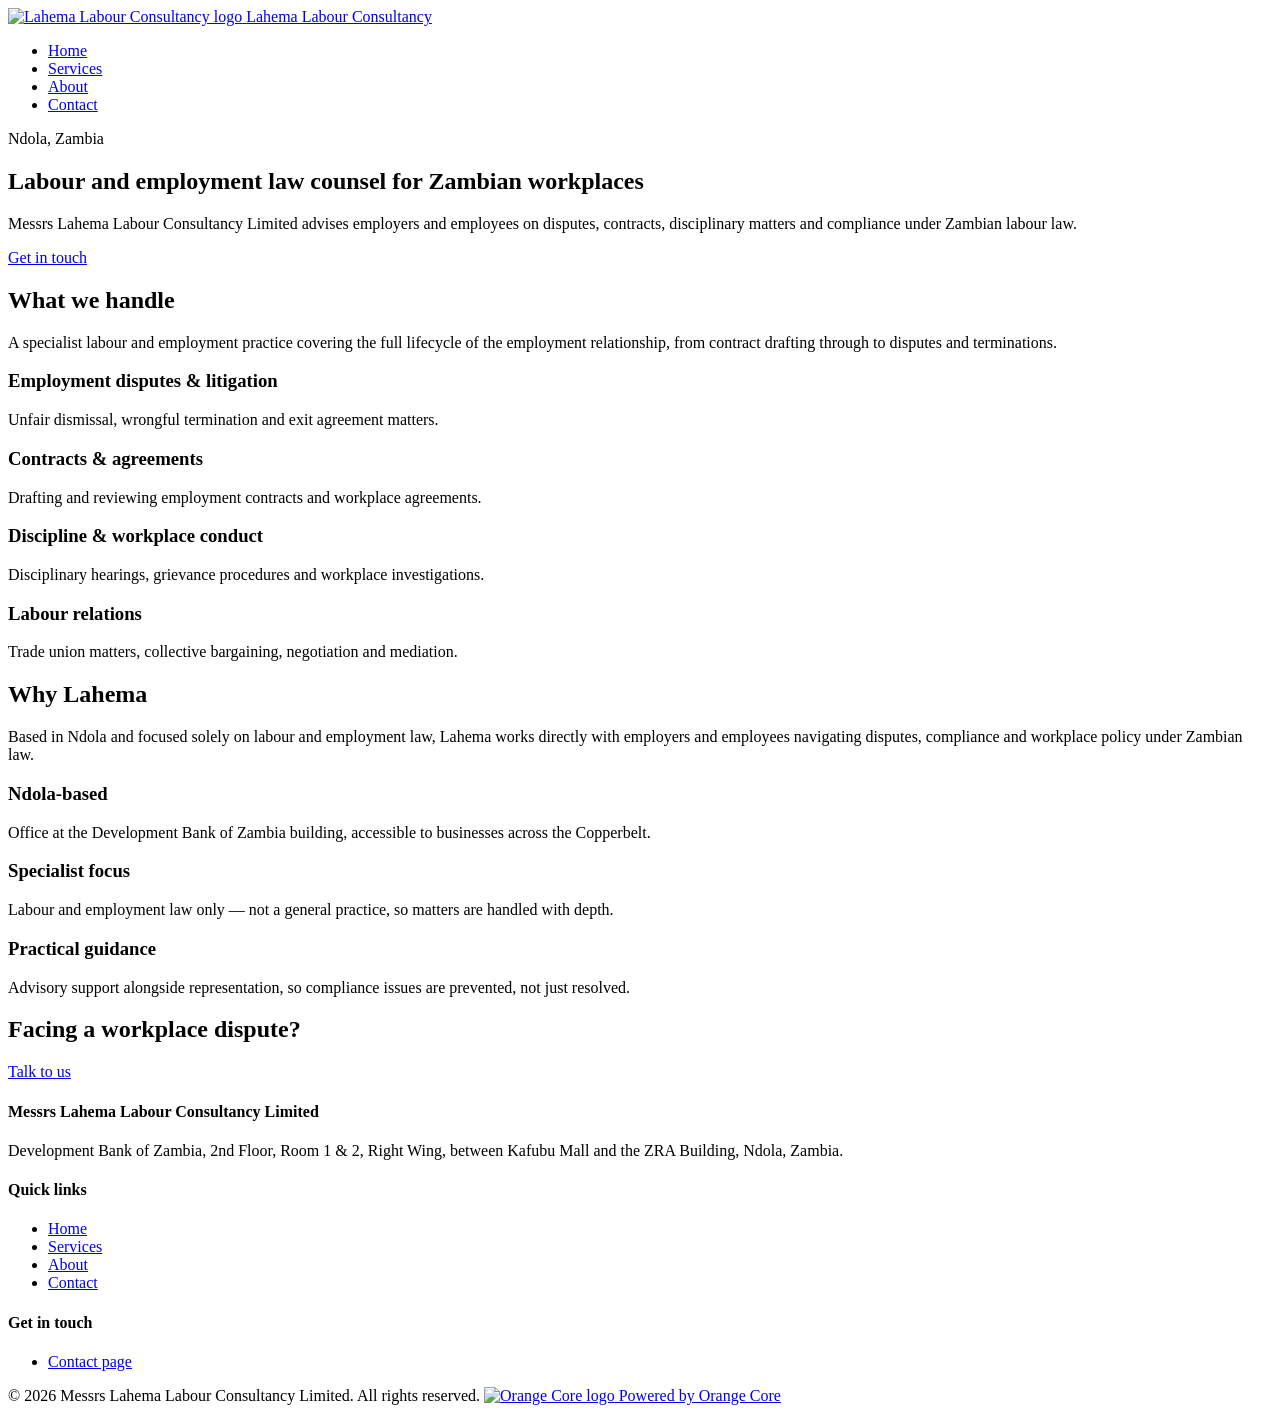
==== index.html @ 6f8ce274 "Add site pages, stylesheet, robots.txt and sitemap.xml" ====
<!DOCTYPE html>
<html lang="en">
<head>
<meta charset="UTF-8">
<meta name="viewport" content="width=device-width, initial-scale=1.0">
<title>Labour &amp; Employment Law Firm in Ndola | Lahema Labour Consultancy</title>
<meta name="description" content="Messrs Lahema Labour Consultancy Limited — labour and employment law counsel in Ndola, Zambia. Employment disputes, contracts, disciplinary hearings, retrenchment and workplace compliance.">
<link rel="icon" type="image/png" href="assets/lahema-logo.png">
<link rel="preconnect" href="https://fonts.googleapis.com">
<link rel="preconnect" href="https://fonts.gstatic.com" crossorigin>
<link href="https://fonts.googleapis.com/css2?family=Fraunces:wght@500;600;700&family=Inter:wght@400;500;600&display=swap" rel="stylesheet">
<link rel="stylesheet" href="style.css">
<script type="application/ld+json">
{
  "@context": "https://schema.org",
  "@type": "LegalService",
  "name": "Messrs Lahema Labour Consultancy Limited",
  "image": "assets/lahema-logo.png",
  "address": {
    "@type": "PostalAddress",
    "streetAddress": "Development Bank of Zambia, 2nd Floor, Room 1 & 2, Right Wing",
    "addressLocality": "Ndola",
    "addressCountry": "ZM"
  },
  "areaServed": "Zambia",
  "priceRange": "$$",
  "url": "https://lahemalabour.co.zm/",
  "description": "Labour and employment law consultancy in Ndola, Zambia specialising in employment disputes, contracts, disciplinary hearings, retrenchment and workplace compliance."
}
</script>
</head>
<body>

<header class="site-header">
  <nav class="navbar">
    <a href="index.html" class="navbar__brand">
      <img src="assets/lahema-logo.png" alt="Lahema Labour Consultancy logo">
      <span>Lahema Labour Consultancy</span>
    </a>
    <ul class="navbar__links">
      <li><a href="index.html" aria-current="page">Home</a></li>
      <li><a href="services.html">Services</a></li>
      <li><a href="about.html">About</a></li>
      <li><a href="contact.html">Contact</a></li>
    </ul>
  </nav>
</header>

<section class="hero">
  <div class="container">
    <p class="eyebrow-free-label">Ndola, Zambia</p>
    <h1>Labour and employment law counsel for Zambian workplaces</h1>
    <p class="lede">Messrs Lahema Labour Consultancy Limited advises employers and employees on disputes, contracts, disciplinary matters and compliance under Zambian labour law.</p>
    <a href="contact.html" class="btn btn--hero">Get in touch</a>
  </div>
</section>

<section class="section">
  <div class="container">
    <h2>What we handle</h2>
    <p class="section-intro">A specialist labour and employment practice covering the full lifecycle of the employment relationship, from contract drafting through to disputes and terminations.</p>
    <div class="grid">
      <div class="card">
        <h3>Employment disputes &amp; litigation</h3>
        <p>Unfair dismissal, wrongful termination and exit agreement matters.</p>
      </div>
      <div class="card">
        <h3>Contracts &amp; agreements</h3>
        <p>Drafting and reviewing employment contracts and workplace agreements.</p>
      </div>
      <div class="card">
        <h3>Discipline &amp; workplace conduct</h3>
        <p>Disciplinary hearings, grievance procedures and workplace investigations.</p>
      </div>
      <div class="card">
        <h3>Labour relations</h3>
        <p>Trade union matters, collective bargaining, negotiation and mediation.</p>
      </div>
    </div>
  </div>
</section>

<section class="section section--muted">
  <div class="container">
    <h2>Why Lahema</h2>
    <p class="section-intro">Based in Ndola and focused solely on labour and employment law, Lahema works directly with employers and employees navigating disputes, compliance and workplace policy under Zambian law.</p>
    <div class="grid">
      <div class="card">
        <h3>Ndola-based</h3>
        <p>Office at the Development Bank of Zambia building, accessible to businesses across the Copperbelt.</p>
      </div>
      <div class="card">
        <h3>Specialist focus</h3>
        <p>Labour and employment law only — not a general practice, so matters are handled with depth.</p>
      </div>
      <div class="card">
        <h3>Practical guidance</h3>
        <p>Advisory support alongside representation, so compliance issues are prevented, not just resolved.</p>
      </div>
    </div>
  </div>
</section>

<section class="cta-band">
  <div class="container">
    <h2>Facing a workplace dispute?</h2>
    <a href="contact.html" class="btn btn--primary">Talk to us</a>
  </div>
</section>

<footer class="site-footer">
  <div class="container">
    <div class="footer-grid">
      <div>
        <h4>Messrs Lahema Labour Consultancy Limited</h4>
        <p>Development Bank of Zambia, 2nd Floor, Room 1 &amp; 2, Right Wing, between Kafubu Mall and the ZRA Building, Ndola, Zambia.</p>
      </div>
      <div>
        <h4>Quick links</h4>
        <ul>
          <li><a href="index.html">Home</a></li>
          <li><a href="services.html">Services</a></li>
          <li><a href="about.html">About</a></li>
          <li><a href="contact.html">Contact</a></li>
        </ul>
      </div>
      <div>
        <h4>Get in touch</h4>
        <ul>
          <li><a href="contact.html">Contact page</a></li>
        </ul>
      </div>
    </div>
    <div class="footer-bottom">
      <span>&copy; 2026 Messrs Lahema Labour Consultancy Limited. All rights reserved.</span>
      <a href="https://orangecore.xyz" class="powered-by" target="_blank" rel="noopener">
        <img src="assets/orange-core-logo.png" alt="Orange Core logo">
        Powered by Orange Core
      </a>
    </div>
  </div>
</footer>

</body>
</html>
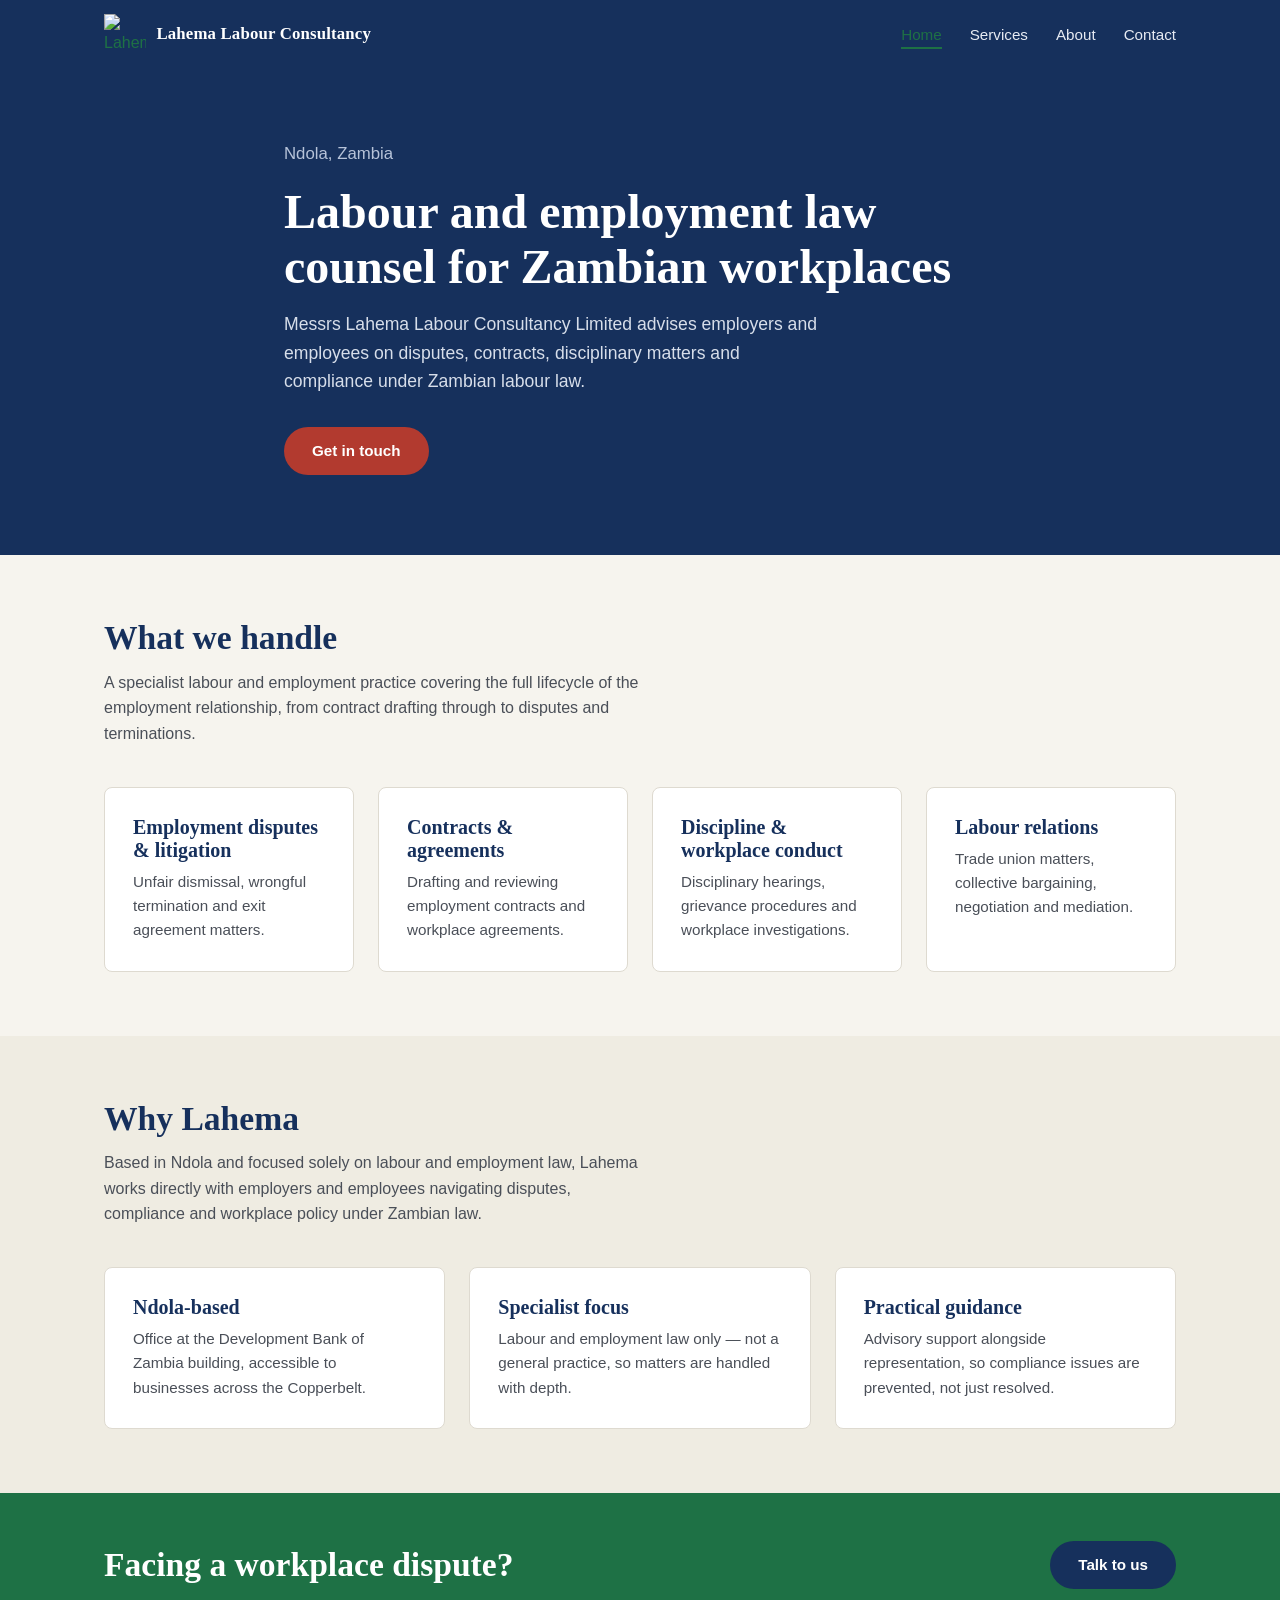
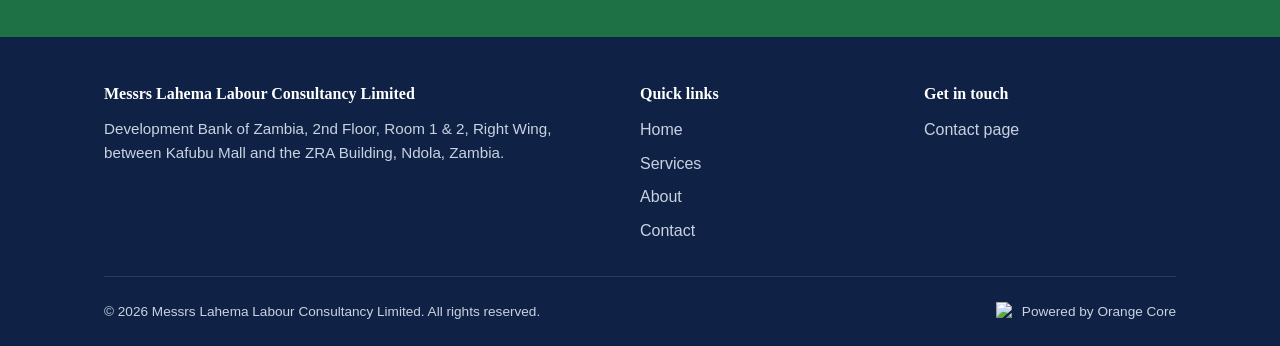
==== commit d37ed29d: "Point logo img tags at assets/images/ instead of assets/" ====
--- a/index.html
+++ b/index.html
@@ -5,7 +5,7 @@
 <meta name="viewport" content="width=device-width, initial-scale=1.0">
 <title>Labour &amp; Employment Law Firm in Ndola | Lahema Labour Consultancy</title>
 <meta name="description" content="Messrs Lahema Labour Consultancy Limited — labour and employment law counsel in Ndola, Zambia. Employment disputes, contracts, disciplinary hearings, retrenchment and workplace compliance.">
-<link rel="icon" type="image/png" href="assets/lahema-logo.png">
+<link rel="icon" type="image/png" href="assets/images/lahema-logo.png">
 <link rel="preconnect" href="https://fonts.googleapis.com">
 <link rel="preconnect" href="https://fonts.gstatic.com" crossorigin>
 <link href="https://fonts.googleapis.com/css2?family=Fraunces:wght@500;600;700&family=Inter:wght@400;500;600&display=swap" rel="stylesheet">
@@ -15,7 +15,7 @@
   "@context": "https://schema.org",
   "@type": "LegalService",
   "name": "Messrs Lahema Labour Consultancy Limited",
-  "image": "assets/lahema-logo.png",
+  "image": "assets/images/lahema-logo.png",
   "address": {
     "@type": "PostalAddress",
     "streetAddress": "Development Bank of Zambia, 2nd Floor, Room 1 & 2, Right Wing",
@@ -34,7 +34,7 @@
 <header class="site-header">
   <nav class="navbar">
     <a href="index.html" class="navbar__brand">
-      <img src="assets/lahema-logo.png" alt="Lahema Labour Consultancy logo">
+      <img src="assets/images/lahema-logo.png" alt="Lahema Labour Consultancy logo">
       <span>Lahema Labour Consultancy</span>
     </a>
     <ul class="navbar__links">
@@ -134,7 +134,7 @@
     <div class="footer-bottom">
       <span>&copy; 2026 Messrs Lahema Labour Consultancy Limited. All rights reserved.</span>
       <a href="https://orangecore.xyz" class="powered-by" target="_blank" rel="noopener">
-        <img src="assets/orange-core-logo.png" alt="Orange Core logo">
+        <img src="assets/images/orange-core-logo.png" alt="Orange Core logo">
         Powered by Orange Core
       </a>
     </div>
--- a/style.css
+++ b/style.css
@@ -0,0 +1,420 @@
+/* ==========================================================================
+   Messrs Lahema Labour Consultancy Limited — site stylesheet
+   ========================================================================== */
+
+/* Reset — kills default browser margins so the navbar sits flush at 0,0 */
+* {
+  margin: 0;
+  padding: 0;
+  box-sizing: border-box;
+}
+
+html {
+  scroll-behavior: smooth;
+}
+
+:root {
+  /* Core palette — 4 colours, each with a job */
+  --navy: #16305c;
+  --navy-dark: #0f2246;
+  --emerald: #1e7145;
+  --emerald-dark: #16532f;
+  --red: #b23a2f;
+  --red-dark: #8c2c23;
+  --paper: #f6f4ee;
+  --ink: #20242b;
+  --ink-soft: #4a4f58;
+  --line: #dedad0;
+
+  --radius-soft: 8px;
+  --radius-pill: 999px;
+
+  --max-width: 1120px;
+}
+
+body {
+  font-family: "Inter", -apple-system, BlinkMacSystemFont, "Segoe UI", sans-serif;
+  color: var(--ink);
+  background: var(--paper);
+  line-height: 1.6;
+}
+
+h1, h2, h3, h4 {
+  font-family: "Fraunces", Georgia, serif;
+  color: var(--navy);
+  line-height: 1.15;
+  font-weight: 600;
+}
+
+h1 { font-size: clamp(2rem, 4vw, 3rem); }
+h2 { font-size: clamp(1.5rem, 3vw, 2.1rem); margin-bottom: 0.75rem; }
+h3 { font-size: 1.25rem; margin-bottom: 0.5rem; }
+
+p { max-width: 68ch; }
+
+a {
+  color: var(--emerald);
+  text-decoration: none;
+}
+
+img { max-width: 100%; display: block; }
+
+.container {
+  max-width: var(--max-width);
+  margin: 0 auto;
+  padding: 0 1.5rem;
+}
+
+/* ---------- Navbar — flush, 0 radius, sharp skeleton ---------- */
+.site-header {
+  background: var(--navy);
+  border-radius: 0;
+}
+
+.navbar {
+  display: flex;
+  align-items: center;
+  justify-content: space-between;
+  padding: 0.85rem 1.5rem;
+  max-width: var(--max-width);
+  margin: 0 auto;
+}
+
+.navbar__brand {
+  display: flex;
+  align-items: center;
+  gap: 0.65rem;
+}
+
+.navbar__brand img {
+  height: 42px;
+  width: 42px;
+  object-fit: contain;
+  flex-shrink: 0;
+}
+
+.navbar__brand span {
+  font-family: "Fraunces", serif;
+  color: #fff;
+  font-size: 1.05rem;
+  font-weight: 600;
+  letter-spacing: 0.01em;
+}
+
+.navbar__links {
+  display: flex;
+  gap: 1.75rem;
+  list-style: none;
+}
+
+.navbar__links a {
+  color: #e7ebf3;
+  font-weight: 500;
+  font-size: 0.95rem;
+  padding-bottom: 4px;
+  border-bottom: 2px solid transparent;
+  transition: border-color 0.15s ease, color 0.15s ease;
+}
+
+.navbar__links a:hover,
+.navbar__links a[aria-current="page"] {
+  color: var(--emerald);
+  border-bottom-color: var(--emerald);
+}
+
+.navbar__toggle {
+  display: none;
+}
+
+/* ---------- Buttons — pill, the one place radius is loud ---------- */
+.btn {
+  display: inline-block;
+  padding: 0.75rem 1.75rem;
+  border-radius: var(--radius-pill);
+  font-weight: 600;
+  font-size: 0.95rem;
+  border: none;
+  cursor: pointer;
+  transition: background-color 0.18s ease, color 0.18s ease;
+}
+
+.btn--primary {
+  background: var(--emerald);
+  color: #fff;
+}
+.btn--primary:hover { background: var(--navy); }
+
+.btn--hero {
+  background: var(--red);
+  color: #fff;
+}
+.btn--hero:hover { background: var(--navy); }
+
+.btn--ghost {
+  background: transparent;
+  color: #fff;
+  border: 2px solid rgba(255,255,255,0.5);
+}
+.btn--ghost:hover {
+  background: rgba(255,255,255,0.12);
+  border-color: #fff;
+}
+
+/* ---------- Hero ---------- */
+.hero {
+  background: var(--navy);
+  color: #fff;
+  padding: 4.5rem 0 5rem;
+  position: relative;
+  overflow: hidden;
+}
+
+.hero .container {
+  max-width: 760px;
+}
+
+.hero p.eyebrow-free-label {
+  color: #b7c3d9;
+  font-size: 1.05rem;
+  margin-bottom: 1rem;
+}
+
+.hero h1 { color: #fff; margin-bottom: 1rem; }
+
+.hero p.lede {
+  color: #d7deea;
+  font-size: 1.1rem;
+  margin-bottom: 2rem;
+  max-width: 56ch;
+}
+
+/* ---------- Sections ---------- */
+.section {
+  padding: 4rem 0;
+}
+
+.section--muted {
+  background: #efece2;
+}
+
+.section-intro {
+  max-width: 62ch;
+  color: var(--ink-soft);
+  margin-bottom: 2.5rem;
+}
+
+/* ---------- Cards (services preview, why-us) ---------- */
+.grid {
+  display: grid;
+  grid-template-columns: repeat(auto-fit, minmax(240px, 1fr));
+  gap: 1.5rem;
+}
+
+.card {
+  background: #fff;
+  border: 1px solid var(--line);
+  border-radius: var(--radius-soft);
+  padding: 1.75rem;
+  transition: border-color 0.18s ease, transform 0.18s ease;
+}
+
+.card:hover {
+  border-color: var(--emerald);
+  transform: translateY(-2px);
+}
+
+.card h3 { margin-bottom: 0.5rem; }
+.card p { color: var(--ink-soft); font-size: 0.95rem; margin: 0; }
+
+/* ---------- Service category blocks (Services page) ---------- */
+.service-block {
+  border: 1px solid var(--line);
+  border-radius: var(--radius-soft);
+  padding: 1.75rem 2rem;
+  margin-bottom: 1.25rem;
+  background: #fff;
+}
+
+.service-block h3 {
+  color: var(--emerald-dark);
+  margin-bottom: 0.85rem;
+}
+
+.service-block ul {
+  list-style: none;
+  display: grid;
+  gap: 0.5rem;
+}
+
+.service-block li {
+  padding-left: 1.1rem;
+  position: relative;
+  color: var(--ink-soft);
+}
+
+.service-block li::before {
+  content: "";
+  position: absolute;
+  left: 0;
+  top: 0.55em;
+  width: 6px;
+  height: 6px;
+  background: var(--red);
+  border-radius: 50%;
+}
+
+/* ---------- CTA band ---------- */
+.cta-band {
+  background: var(--emerald);
+  color: #fff;
+  padding: 3rem 0;
+  text-align: left;
+}
+
+.cta-band .container {
+  display: flex;
+  align-items: center;
+  justify-content: space-between;
+  gap: 1.5rem;
+  flex-wrap: wrap;
+}
+
+.cta-band h2 { color: #fff; margin: 0; }
+
+.cta-band .btn--primary {
+  background: var(--navy);
+}
+.cta-band .btn--primary:hover { background: var(--navy-dark); }
+
+/* ---------- About page specifics ---------- */
+.about-block {
+  display: grid;
+  grid-template-columns: 1fr 1fr;
+  gap: 3rem;
+  align-items: start;
+}
+
+.about-block .card { height: 100%; }
+
+@media (max-width: 720px) {
+  .about-block { grid-template-columns: 1fr; }
+}
+
+/* ---------- Contact page ---------- */
+.contact-grid {
+  display: grid;
+  grid-template-columns: 1fr 1fr;
+  gap: 2.5rem;
+}
+
+.contact-card {
+  background: #fff;
+  border: 1px solid var(--line);
+  border-radius: var(--radius-soft);
+  padding: 2rem;
+}
+
+.contact-card h3 { margin-bottom: 1rem; }
+
+.contact-card p { margin-bottom: 0.6rem; color: var(--ink-soft); }
+
+.map-frame {
+  width: 100%;
+  min-height: 320px;
+  border: 1px solid var(--line);
+  border-radius: var(--radius-soft);
+  overflow: hidden;
+}
+
+.map-frame iframe {
+  width: 100%;
+  height: 100%;
+  min-height: 320px;
+  border: 0;
+}
+
+@media (max-width: 720px) {
+  .contact-grid { grid-template-columns: 1fr; }
+}
+
+/* ---------- Footer — flush, 0 radius ---------- */
+.site-footer {
+  background: var(--navy-dark);
+  color: #c9d2e0;
+  border-radius: 0;
+  padding: 3rem 0 1.5rem;
+}
+
+.footer-grid {
+  display: grid;
+  grid-template-columns: 2fr 1fr 1fr;
+  gap: 2rem;
+  margin-bottom: 2rem;
+}
+
+.footer-grid h4 {
+  color: #fff;
+  font-family: "Fraunces", serif;
+  font-size: 1rem;
+  margin-bottom: 0.85rem;
+}
+
+.footer-grid ul { list-style: none; display: grid; gap: 0.5rem; }
+.footer-grid a { color: #c9d2e0; }
+.footer-grid a:hover { color: var(--emerald); }
+.footer-grid p { color: #c9d2e0; font-size: 0.95rem; }
+
+.footer-bottom {
+  border-top: 1px solid rgba(255,255,255,0.12);
+  padding-top: 1.5rem;
+  display: flex;
+  align-items: center;
+  justify-content: space-between;
+  flex-wrap: wrap;
+  gap: 0.75rem;
+  font-size: 0.85rem;
+}
+
+.powered-by {
+  display: inline-flex;
+  align-items: center;
+  gap: 0.5rem;
+  color: #c9d2e0;
+}
+
+.powered-by img {
+  height: 18px;
+  width: 18px;
+  object-fit: contain;
+  flex-shrink: 0;
+}
+
+.powered-by:hover { color: var(--emerald); }
+
+@media (max-width: 780px) {
+  .footer-grid { grid-template-columns: 1fr; }
+}
+
+/* ---------- Mobile nav ---------- */
+@media (max-width: 720px) {
+  .navbar { flex-wrap: wrap; }
+  .navbar__links {
+    width: 100%;
+    justify-content: space-between;
+    gap: 0.5rem;
+    padding-top: 0.75rem;
+    flex-wrap: wrap;
+  }
+  .cta-band .container { flex-direction: column; align-items: flex-start; }
+}
+
+/* ---------- Accessibility ---------- */
+a:focus-visible,
+button:focus-visible {
+  outline: 3px solid var(--red);
+  outline-offset: 2px;
+}
+
+@media (prefers-reduced-motion: reduce) {
+  * { transition: none !important; scroll-behavior: auto !important; }
+}
